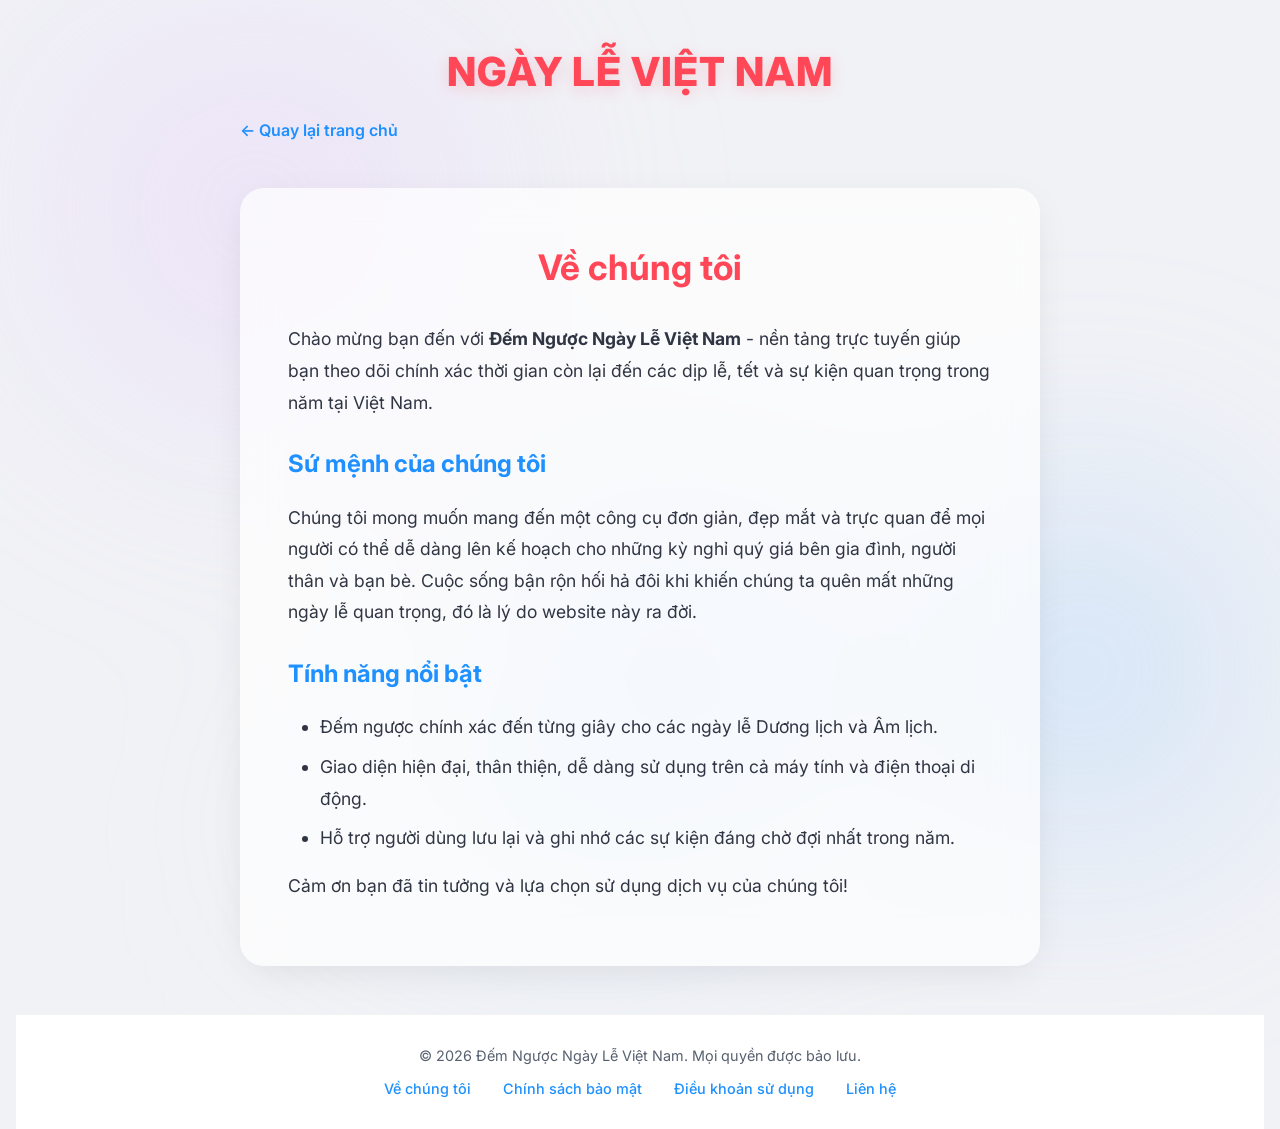
==== about.html @ 66e1fe76 "update" ====
<!DOCTYPE html>
<html lang="vi">
<head>
    <meta charset="UTF-8">
    <meta name="viewport" content="width=device-width, initial-scale=1.0">
    <title>Về chúng tôi | Đếm Ngược Ngày Lễ Việt Nam</title>
    <!-- SEO Best Practices -->
    <meta name="description" content="Khám phá sứ mệnh và tính năng của trang web Đếm Ngược Ngày Lễ Việt Nam. Nơi cung cấp công cụ đếm ngược chính xác và trực quan nhất.">
    <meta name="keywords" content="về chúng tôi, đếm ngược ngày lễ, giới thiệu đếm ngược, ngày lễ việt nam">
    
    <link rel="stylesheet" href="style.css">
    <!-- Google Fonts -->
    <link rel="preconnect" href="https://fonts.googleapis.com">
    <link rel="preconnect" href="https://fonts.gstatic.com" crossorigin>
    <link href="https://fonts.googleapis.com/css2?family=Inter:wght@300;400;600;800&display=swap" rel="stylesheet">
    
    <style>
        .page-content {
            margin-top: 2rem;
            padding: 3rem;
            background: var(--glass-bg);
            border-radius: 24px;
            box-shadow: var(--glass-shadow);
            color: var(--text-dark);
            line-height: 1.8;
            backdrop-filter: blur(20px);
            width: 100%;
            max-width: 800px;
        }
        .page-content h1 {
            font-size: 2.2rem;
            margin-bottom: 1.5rem;
            color: var(--primary);
            text-align: center;
        }
        .page-content h2 {
            font-size: 1.5rem;
            margin-top: 1.5rem;
            margin-bottom: 1rem;
            color: var(--accent);
        }
        .page-content p {
            margin-bottom: 1rem;
            font-size: 1.1rem;
        }
        .page-content ul {
            margin-left: 2rem;
            margin-bottom: 1rem;
            font-size: 1.1rem;
        }
        .page-content li {
            margin-bottom: 0.5rem;
        }
        .back-link {
            display: inline-block;
            margin-bottom: 1rem;
            color: var(--accent);
            text-decoration: none;
            font-weight: 600;
        }
        .back-link:hover {
            color: var(--primary);
            text-decoration: underline;
        }
    </style>
    <!-- Google AdSense -->
    <script async src="https://pagead2.googlesyndication.com/pagead/js/adsbygoogle.js?client=ca-pub-4878455337844727"
     crossorigin="anonymous"></script>
</head>
<body>
    <div class="background" aria-hidden="true">
        <div class="shape shape-1"></div>
        <div class="shape shape-2"></div>
        <div class="shape shape-3"></div>
        <div class="shape shape-4"></div>
    </div>
    
    <header class="main-header" style="margin-bottom: 1rem;">
        <h1 class="main-title" style="font-size: 2.5rem;"><a href="index.html" style="text-decoration: none; color: inherit;">Ngày Lễ Việt Nam</a></h1>
    </header>

    <main class="container" style="display: flex; flex-direction: column; align-items: center;">
        <div style="width: 100%; max-width: 800px;">
            <a href="index.html" class="back-link">&larr; Quay lại trang chủ</a>
        </div>
        <article class="page-content">
            <h1>Về chúng tôi</h1>
            <p>Chào mừng bạn đến với <strong>Đếm Ngược Ngày Lễ Việt Nam</strong> - nền tảng trực tuyến giúp bạn theo dõi chính xác thời gian còn lại đến các dịp lễ, tết và sự kiện quan trọng trong năm tại Việt Nam.</p>
            
            <h2>Sứ mệnh của chúng tôi</h2>
            <p>Chúng tôi mong muốn mang đến một công cụ đơn giản, đẹp mắt và trực quan để mọi người có thể dễ dàng lên kế hoạch cho những kỳ nghỉ quý giá bên gia đình, người thân và bạn bè. Cuộc sống bận rộn hối hả đôi khi khiến chúng ta quên mất những ngày lễ quan trọng, đó là lý do website này ra đời.</p>
            
            <h2>Tính năng nổi bật</h2>
            <ul>
                <li>Đếm ngược chính xác đến từng giây cho các ngày lễ Dương lịch và Âm lịch.</li>
                <li>Giao diện hiện đại, thân thiện, dễ dàng sử dụng trên cả máy tính và điện thoại di động.</li>
                <li>Hỗ trợ người dùng lưu lại và ghi nhớ các sự kiện đáng chờ đợi nhất trong năm.</li>
            </ul>
            
            <p>Cảm ơn bạn đã tin tưởng và lựa chọn sử dụng dịch vụ của chúng tôi!</p>
        </article>
    </main>

    <footer class="site-footer" style="margin-top: 3rem;">
        <div class="footer-bottom">
            <p>&copy; <span id="current-year"></span> Đếm Ngược Ngày Lễ Việt Nam. Mọi quyền được bảo lưu.</p>
            <div class="footer-links">
                <a href="about.html">Về chúng tôi</a>
                <a href="privacy.html">Chính sách bảo mật</a>
                <a href="terms.html">Điều khoản sử dụng</a>
                <a href="contact.html">Liên hệ</a>
            </div>
        </div>
    </footer>

    <script>
        document.getElementById('current-year').textContent = new Date().getFullYear();
    </script>
</body>
</html>
---- style.css ----
:root {
    --primary: #ff4757;
    --secondary: #ffa502;
    --accent: #1e90ff;
    --bg-light: #f1f2f6;
    --text-dark: #2f3542;
    --text-muted: #57606f;
    --glass-bg: rgba(255, 255, 255, 0.7);
    --glass-border: rgba(255, 255, 255, 0.5);
    --glass-hover: rgba(255, 255, 255, 0.95);
    --glass-shadow: 0 10px 40px -10px rgba(0, 0, 0, 0.1);
}

* {
    margin: 0;
    padding: 0;
    box-sizing: border-box;
    font-family: 'Inter', sans-serif; /* Chuyển sang Inter hiển thị tiếng Việt in hoa tốt hơn */
}

body {
    background-color: var(--bg-light);
    color: var(--text-dark);
    min-height: 100vh;
    overflow-x: hidden;
    position: relative;
    -webkit-font-smoothing: antialiased;
    padding: 3rem 1rem 0;
    display: flex;
    flex-direction: column;
    align-items: center;
}

/* Animated Background Shapes - Softer Theme */
.background {
    position: fixed;
    width: 100vw;
    height: 100vh;
    top: 0;
    left: 0;
    z-index: -1;
    overflow: hidden;
    filter: blur(100px);
}

.shape {
    position: absolute;
    border-radius: 50%;
    animation: float 30s infinite alternate cubic-bezier(0.45, 0.05, 0.55, 0.95);
    opacity: 0.4;
}

/* Sử dụng các màu dịu mắt hơn cho ban đêm (Soft Pastels/Muted Tones) */
.shape-1 {
    width: 60vw;
    height: 60vw;
    background: radial-gradient(circle, #e0c3fc 0%, transparent 60%);
    top: -20%;
    left: -10%;
}

.shape-2 {
    width: 50vw;
    height: 50vw;
    background: radial-gradient(circle, #8ec5fc 0%, transparent 60%);
    bottom: -10%;
    right: -10%;
    animation-delay: -5s;
    animation-duration: 35s;
}

.shape-3 {
    width: 45vw;
    height: 45vw;
    background: radial-gradient(circle, #a1c4fd 0%, transparent 60%);
    top: 40%;
    left: 30%;
    animation-delay: -10s;
    animation-duration: 25s;
}

.shape-4 {
    width: 70vw;
    height: 30vw;
    background: radial-gradient(circle, #c2e9fb 0%, transparent 70%);
    bottom: -20%;
    left: 10%;
    animation-delay: -15s;
}

@keyframes float {
    0% { transform: translate(0, 0) scale(1) rotate(0deg); }
    100% { transform: translate(60px, 80px) scale(1.1) rotate(15deg); }
}

/* Header */
.main-header {
    text-align: center;
    margin-bottom: 3rem;
    animation: fadeSlideUp 1s ease-out forwards;
}

.main-title {
    font-size: 3.5rem;
    font-weight: 800;
    color: var(--primary); /* Đã thay thế hiệu ứng cắt chữ gradient gây lỗi font tiếng Việt */
    text-transform: uppercase;
    letter-spacing: 1px;
    margin-bottom: 0.5rem;
    line-height: 1.2;
    text-shadow: 0 4px 15px rgba(255, 71, 87, 0.2);
}

.main-subtitle {
    font-size: 1.1rem;
    font-weight: 600;
    letter-spacing: 4px;
    text-transform: uppercase;
    color: var(--text-muted);
}

@keyframes fadeSlideUp {
    from { opacity: 0; transform: translateY(20px); }
    to { opacity: 1; transform: translateY(0); }
}

/* Main Container */
.container {
    width: 100%;
    max-width: 1200px;
    margin: 0 auto;
}

/* SECTION DIVIDER & TITLE */
.section-divider {
    border: 0;
    height: 1px;
    background: linear-gradient(to right, transparent, rgba(0,0,0,0.1), transparent);
    margin: 4rem 0 3rem;
}

.section-title {
    text-align: center;
    font-size: 1.8rem;
    font-weight: 700;
    color: var(--text-dark);
    margin-bottom: 2rem;
    text-transform: uppercase;
    letter-spacing: 1px;
}

/* FEATURED SECTION (Top, Center, Largest) */
.featured-section {
    display: flex;
    justify-content: center;
    width: 100%;
    margin-bottom: 2rem;
}

.featured-card {
    width: 100%;
    max-width: 800px;
    padding: 4rem 3rem !important;
    text-align: center;
    border-radius: 32px !important;
    background: rgba(255,255,255,0.9) !important;
    box-shadow: 0 20px 50px rgba(0,0,0,0.1) !important;
}

.featured-card .card-title {
    font-size: 2.5rem;
    font-weight: 800;
    background: linear-gradient(to right, #ff4757, #ffa502);
    -webkit-background-clip: text;
    -webkit-text-fill-color: transparent;
    margin-bottom: 1rem;
}

.featured-card .card-date {
    font-size: 1.2rem;
    font-weight: 600;
    padding: 0.5rem 1.5rem;
    background: rgba(255, 71, 87, 0.1);
    color: var(--primary);
    border-radius: 50px;
}

/* Custom large timer for featured section */
.featured-card .mini-countdown {
    gap: 2rem;
    margin-top: 3rem;
}

.featured-card .mini-time-box {
    background: linear-gradient(145deg, #ffffff, #f0f0f0);
    padding: 1.5rem 1rem;
    border-radius: 20px;
    min-width: 100px;
    border: 1px solid rgba(0,0,0,0.05);
    box-shadow: 5px 5px 15px rgba(0,0,0,0.05), -5px -5px 15px rgba(255,255,255,1);
}

.featured-card .mini-time {
    font-size: 3.5rem;
    color: var(--text-dark);
    text-shadow: none;
}

.featured-card .mini-label {
    font-size: 0.9rem;
    color: var(--text-muted);
    font-weight: 600;
    margin-top: 0.5rem;
}

/* Grid for the Rest */
.holidays-grid {
    display: grid;
    grid-template-columns: repeat(auto-fill, minmax(300px, 1fr));
    gap: 2rem;
    padding: 1rem 0;
}

/* Glassmorphism Standard Card */
.holiday-card {
    background: var(--glass-bg);
    border: 1px solid var(--glass-border);
    backdrop-filter: blur(20px);
    -webkit-backdrop-filter: blur(20px);
    border-radius: 24px;
    padding: 2.5rem 2rem;
    box-shadow: var(--glass-shadow);
    text-align: center;
    transition: all 0.4s cubic-bezier(0.175, 0.885, 0.32, 1.275);
    animation: fadeIn 0.8s ease-out forwards;
    opacity: 0;
    transform: translateY(20px);
}

.holiday-card:hover {
    transform: translateY(-8px) scale(1.02);
    background: var(--glass-hover);
    box-shadow: 0 20px 40px rgba(0, 0, 0, 0.12);
}

@keyframes fadeIn {
    to { opacity: 1; transform: translateY(0); }
}

/* Card Content Standard */
.card-header {
    margin-bottom: 1.5rem;
}

.card-title {
    font-size: 1.4rem;
    font-weight: 700;
    color: var(--text-dark);
    margin-bottom: 0.5rem;
}

.card-date {
    font-size: 0.9rem;
    font-weight: 600;
    color: var(--accent);
    background: rgba(30, 144, 255, 0.1);
    padding: 0.3rem 1rem;
    border-radius: 20px;
    display: inline-block;
}

/* Mini Countdown */
.mini-countdown {
    display: flex;
    justify-content: center;
    gap: 1rem;
    margin-top: 2rem;
}

.mini-time-box {
    display: flex;
    flex-direction: column;
    align-items: center;
    background: rgba(255,255,255,0.6);
    padding: 0.8rem 0.5rem;
    border-radius: 12px;
    min-width: 60px;
    border: 1px solid rgba(255,255,255,0.8);
    box-shadow: 0 4px 10px rgba(0,0,0,0.03);
}

.mini-time {
    font-size: 1.8rem;
    font-weight: 700;
    line-height: 1;
    font-variant-numeric: tabular-nums;
    color: var(--text-dark);
}

.mini-label {
    font-size: 0.75rem;
    font-weight: 600;
    text-transform: uppercase;
    letter-spacing: 1px;
    color: var(--text-muted);
    margin-top: 0.4rem;
}

.celebrate-msg {
    font-size: 1.5rem;
    font-weight: 800;
    color: var(--primary);
    margin-top: 2rem;
    animation: pulseMsg 2s infinite;
}

@keyframes pulseMsg {
    0%, 100% { transform: scale(1); }
    50% { transform: scale(1.05); }
}

/* SEO Content Section */
.seo-content {
    margin-top: 5rem;
    padding: 3rem;
    background: var(--glass-bg);
    border-radius: 24px;
    box-shadow: var(--glass-shadow);
    color: var(--text-dark);
    line-height: 1.8;
    backdrop-filter: blur(20px);
}

.seo-content h2 {
    font-size: 2.2rem;
    margin-bottom: 1.5rem;
    color: var(--primary);
    text-align: center;
}

.seo-content > p {
    font-size: 1.1rem;
    margin-bottom: 3rem;
    text-align: center;
    max-width: 800px;
    margin-left: auto;
    margin-right: auto;
}

.article-grid {
    display: grid;
    grid-template-columns: repeat(auto-fit, minmax(300px, 1fr));
    gap: 2rem;
}

.article-block {
    background: rgba(255,255,255,0.5);
    padding: 2rem;
    border-radius: 16px;
    border: 1px solid rgba(255,255,255,0.8);
}

.article-block h3 {
    font-size: 1.3rem;
    color: var(--accent);
    margin-bottom: 1rem;
}

.article-block p {
    font-size: 1rem;
    color: var(--text-muted);
}

/* Footer AdSense Compliance */
.site-footer {
    width: 100%;
    margin-top: 5rem;
    background: #ffffff;
    padding: 2rem 0;
    text-align: center;
    border-top: 1px solid rgba(0,0,0,0.05);
}

.footer-bottom p {
    color: var(--text-muted);
    margin-bottom: 1rem;
    font-size: 0.9rem;
}

.footer-links {
    display: flex;
    justify-content: center;
    gap: 2rem;
    flex-wrap: wrap;
}

.footer-links a {
    color: var(--accent);
    text-decoration: none;
    font-size: 0.9rem;
    font-weight: 500;
    transition: color 0.3s;
}

.footer-links a:hover {
    color: var(--primary);
    text-decoration: underline;
}

/* Responsive */
@media (max-width: 768px) {
    .main-title {
        font-size: 2.2rem;
    }
    
    .featured-card {
        padding: 2.5rem 1.5rem !important;
    }
    
    .featured-card .card-title {
        font-size: 1.8rem;
    }
    
    .featured-card .mini-countdown {
        gap: 0.8rem;
    }
    
    .featured-card .mini-time-box {
        min-width: 70px;
        padding: 1rem 0.5rem;
    }
    
    .featured-card .mini-time {
        font-size: 2rem;
    }

    .holidays-grid {
        grid-template-columns: repeat(auto-fill, minmax(280px, 1fr));
        gap: 1.5rem;
    }
    
    .seo-content {
        padding: 2rem 1.5rem;
    }
}
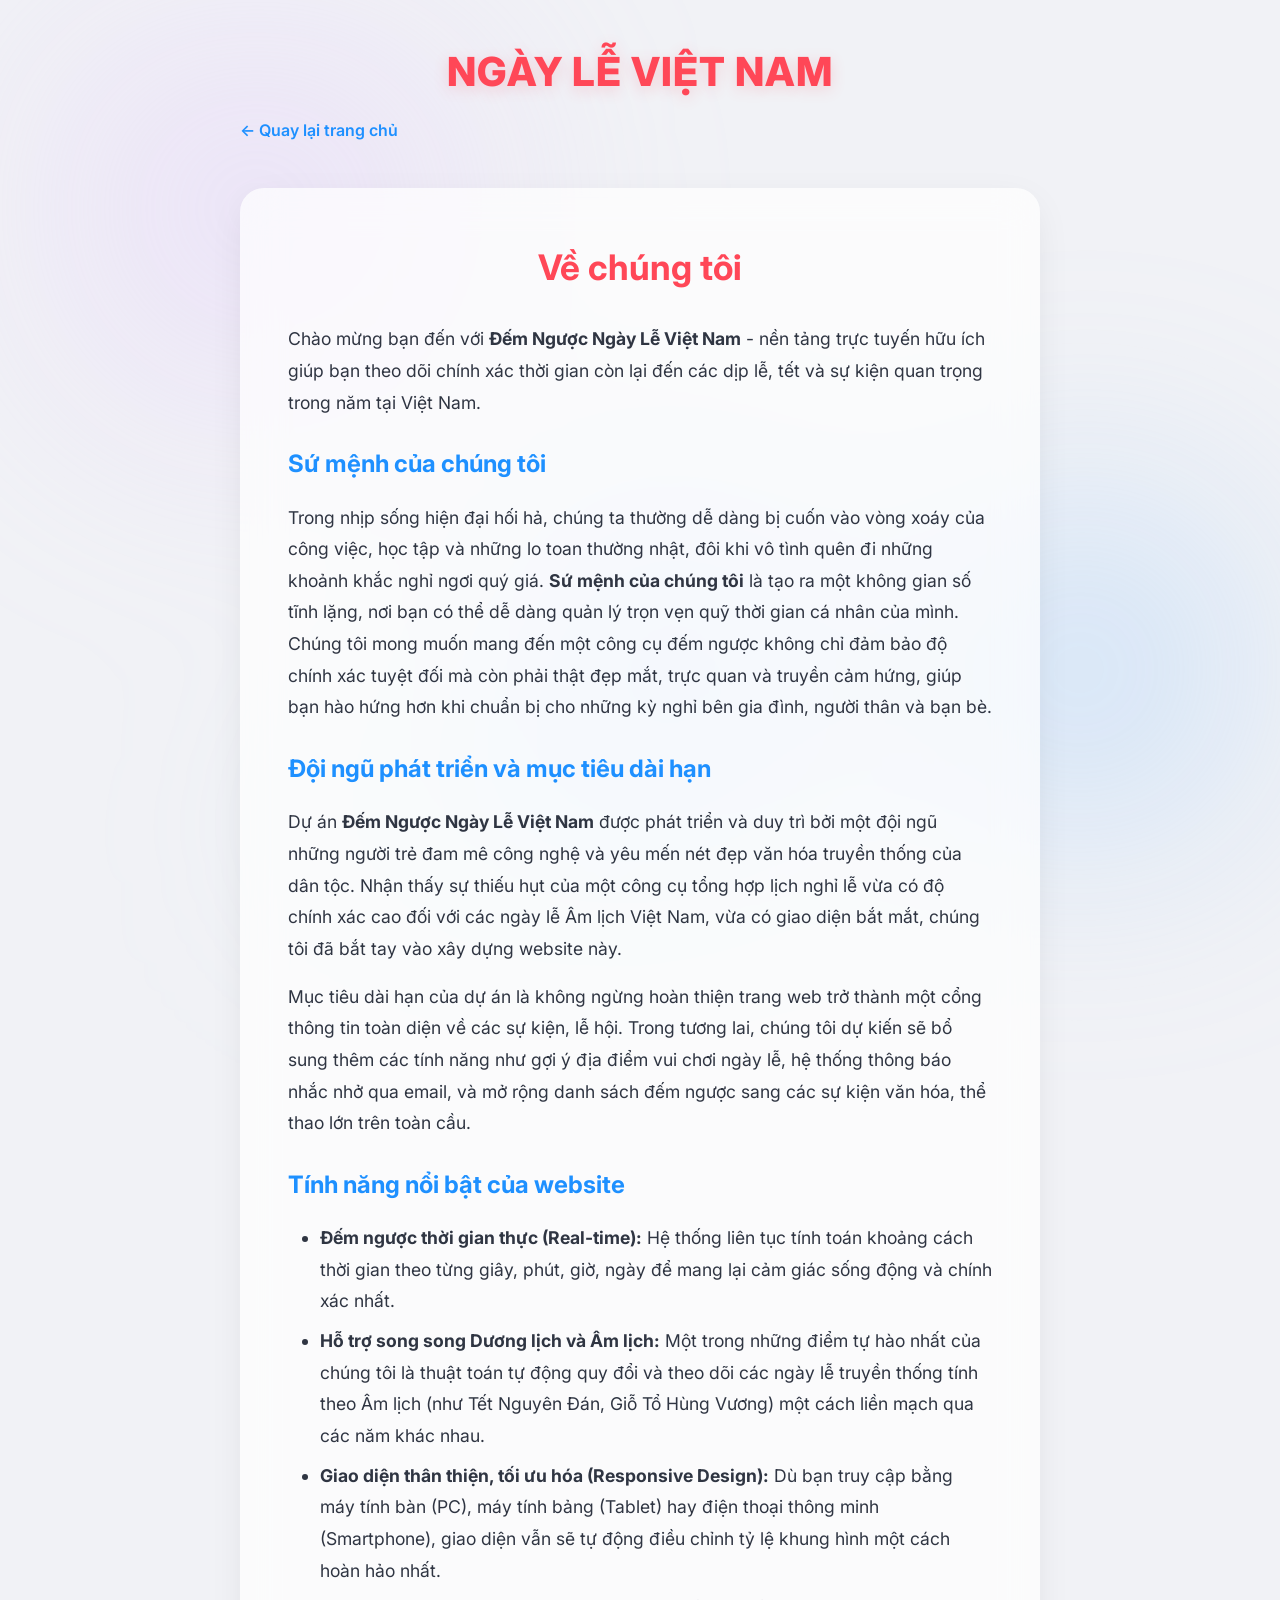
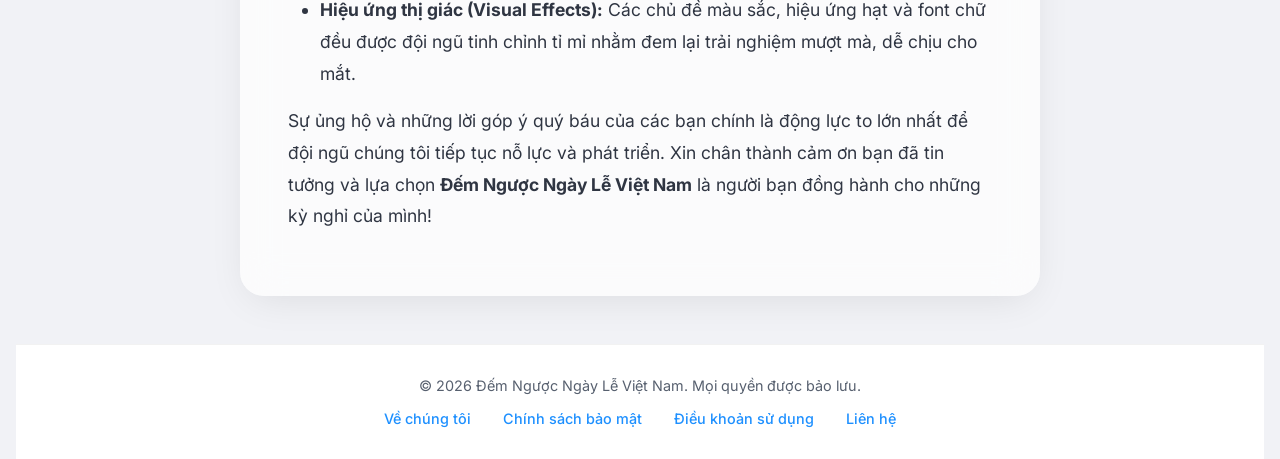
==== commit 542bdc5b: "update verison 1.0, game lat bai" ====
--- a/about.html
+++ b/about.html
@@ -1,6 +1,15 @@
 <!DOCTYPE html>
 <html lang="vi">
 <head>
+    <!-- Google tag (gtag.js) -->
+    <script async src="https://www.googletagmanager.com/gtag/js?id=G-WPCNY80R5B"></script>
+    <script>
+      window.dataLayer = window.dataLayer || [];
+      function gtag(){dataLayer.push(arguments);}
+      gtag('js', new Date());
+    
+      gtag('config', 'G-WPCNY80R5B');
+    </script>
     <meta charset="UTF-8">
     <meta name="viewport" content="width=device-width, initial-scale=1.0">
     <title>Về chúng tôi | Đếm Ngược Ngày Lễ Việt Nam</title>
@@ -85,19 +94,24 @@
         </div>
         <article class="page-content">
             <h1>Về chúng tôi</h1>
-            <p>Chào mừng bạn đến với <strong>Đếm Ngược Ngày Lễ Việt Nam</strong> - nền tảng trực tuyến giúp bạn theo dõi chính xác thời gian còn lại đến các dịp lễ, tết và sự kiện quan trọng trong năm tại Việt Nam.</p>
+            <p>Chào mừng bạn đến với <strong>Đếm Ngược Ngày Lễ Việt Nam</strong> - nền tảng trực tuyến hữu ích giúp bạn theo dõi chính xác thời gian còn lại đến các dịp lễ, tết và sự kiện quan trọng trong năm tại Việt Nam.</p>
             
             <h2>Sứ mệnh của chúng tôi</h2>
-            <p>Chúng tôi mong muốn mang đến một công cụ đơn giản, đẹp mắt và trực quan để mọi người có thể dễ dàng lên kế hoạch cho những kỳ nghỉ quý giá bên gia đình, người thân và bạn bè. Cuộc sống bận rộn hối hả đôi khi khiến chúng ta quên mất những ngày lễ quan trọng, đó là lý do website này ra đời.</p>
+            <p>Trong nhịp sống hiện đại hối hả, chúng ta thường dễ dàng bị cuốn vào vòng xoáy của công việc, học tập và những lo toan thường nhật, đôi khi vô tình quên đi những khoảnh khắc nghỉ ngơi quý giá. <strong>Sứ mệnh của chúng tôi</strong> là tạo ra một không gian số tĩnh lặng, nơi bạn có thể dễ dàng quản lý trọn vẹn quỹ thời gian cá nhân của mình. Chúng tôi mong muốn mang đến một công cụ đếm ngược không chỉ đảm bảo độ chính xác tuyệt đối mà còn phải thật đẹp mắt, trực quan và truyền cảm hứng, giúp bạn hào hứng hơn khi chuẩn bị cho những kỳ nghỉ bên gia đình, người thân và bạn bè.</p>
             
-            <h2>Tính năng nổi bật</h2>
+            <h2>Đội ngũ phát triển và mục tiêu dài hạn</h2>
+            <p>Dự án <strong>Đếm Ngược Ngày Lễ Việt Nam</strong> được phát triển và duy trì bởi một đội ngũ những người trẻ đam mê công nghệ và yêu mến nét đẹp văn hóa truyền thống của dân tộc. Nhận thấy sự thiếu hụt của một công cụ tổng hợp lịch nghỉ lễ vừa có độ chính xác cao đối với các ngày lễ Âm lịch Việt Nam, vừa có giao diện bắt mắt, chúng tôi đã bắt tay vào xây dựng website này.</p>
+            <p>Mục tiêu dài hạn của dự án là không ngừng hoàn thiện trang web trở thành một cổng thông tin toàn diện về các sự kiện, lễ hội. Trong tương lai, chúng tôi dự kiến sẽ bổ sung thêm các tính năng như gợi ý địa điểm vui chơi ngày lễ, hệ thống thông báo nhắc nhở qua email, và mở rộng danh sách đếm ngược sang các sự kiện văn hóa, thể thao lớn trên toàn cầu.</p>
+            
+            <h2>Tính năng nổi bật của website</h2>
             <ul>
-                <li>Đếm ngược chính xác đến từng giây cho các ngày lễ Dương lịch và Âm lịch.</li>
-                <li>Giao diện hiện đại, thân thiện, dễ dàng sử dụng trên cả máy tính và điện thoại di động.</li>
-                <li>Hỗ trợ người dùng lưu lại và ghi nhớ các sự kiện đáng chờ đợi nhất trong năm.</li>
+                <li><strong>Đếm ngược thời gian thực (Real-time):</strong> Hệ thống liên tục tính toán khoảng cách thời gian theo từng giây, phút, giờ, ngày để mang lại cảm giác sống động và chính xác nhất.</li>
+                <li><strong>Hỗ trợ song song Dương lịch và Âm lịch:</strong> Một trong những điểm tự hào nhất của chúng tôi là thuật toán tự động quy đổi và theo dõi các ngày lễ truyền thống tính theo Âm lịch (như Tết Nguyên Đán, Giỗ Tổ Hùng Vương) một cách liền mạch qua các năm khác nhau.</li>
+                <li><strong>Giao diện thân thiện, tối ưu hóa (Responsive Design):</strong> Dù bạn truy cập bằng máy tính bàn (PC), máy tính bảng (Tablet) hay điện thoại thông minh (Smartphone), giao diện vẫn sẽ tự động điều chỉnh tỷ lệ khung hình một cách hoàn hảo nhất.</li>
+                <li><strong>Hiệu ứng thị giác (Visual Effects):</strong> Các chủ đề màu sắc, hiệu ứng hạt và font chữ đều được đội ngũ tinh chỉnh tỉ mỉ nhằm đem lại trải nghiệm mượt mà, dễ chịu cho mắt.</li>
             </ul>
             
-            <p>Cảm ơn bạn đã tin tưởng và lựa chọn sử dụng dịch vụ của chúng tôi!</p>
+            <p>Sự ủng hộ và những lời góp ý quý báu của các bạn chính là động lực to lớn nhất để đội ngũ chúng tôi tiếp tục nỗ lực và phát triển. Xin chân thành cảm ơn bạn đã tin tưởng và lựa chọn <strong>Đếm Ngược Ngày Lễ Việt Nam</strong> là người bạn đồng hành cho những kỳ nghỉ của mình!</p>
         </article>
     </main>
 
--- a/style.css
+++ b/style.css
@@ -172,6 +172,7 @@
     font-weight: 800;
     background: linear-gradient(to right, #ff4757, #ffa502);
     -webkit-background-clip: text;
+    background-clip: text;
     -webkit-text-fill-color: transparent;
     margin-bottom: 1rem;
 }
@@ -407,6 +408,158 @@
     text-decoration: underline;
 }
 
+/* --- Minigame: Lật Hình Ngày Lễ --- */
+.game-section {
+    margin-top: 2rem;
+    display: flex;
+    flex-direction: column;
+    align-items: center;
+    width: 100%;
+}
+
+.game-controls {
+    display: flex;
+    justify-content: space-between;
+    align-items: center;
+    width: 100%;
+    max-width: 600px;
+    margin-bottom: 2rem;
+    padding: 0 1rem;
+}
+
+.game-stats {
+    display: flex;
+    gap: 2rem;
+    font-size: 1.1rem;
+    font-weight: 600;
+    color: var(--text-dark);
+}
+
+.glass-btn {
+    padding: 0.8rem 1.5rem;
+    font-size: 1rem;
+    font-weight: 600;
+    color: var(--text-dark);
+    background: var(--glass-bg);
+    border: 1px solid var(--glass-border);
+    border-radius: 12px;
+    cursor: pointer;
+    backdrop-filter: blur(10px);
+    transition: all 0.3s ease;
+    box-shadow: 0 4px 15px rgba(0,0,0,0.05);
+}
+
+.glass-btn:hover {
+    background: var(--glass-hover);
+    transform: translateY(-2px);
+    box-shadow: 0 8px 20px rgba(0,0,0,0.1);
+}
+
+.primary-btn {
+    background: var(--primary);
+    color: white;
+    border: none;
+}
+
+.primary-btn:hover {
+    background: #ff6b81;
+}
+
+.memory-board {
+    display: grid;
+    grid-template-columns: repeat(4, 1fr);
+    grid-gap: 15px;
+    width: 100%;
+    max-width: 600px;
+    perspective: 1000px; /* Required for 3D flip effect */
+    padding: 1rem;
+}
+
+.memory-card {
+    position: relative;
+    width: 100%;
+    aspect-ratio: 1 / 1;
+    cursor: pointer;
+    transform-style: preserve-3d;
+    transition: transform 0.6s cubic-bezier(0.4, 0.0, 0.2, 1);
+}
+
+/* Apply 3D flip using a class */
+.memory-card.flipped {
+    transform: rotateY(180deg);
+}
+
+.memory-card.matched {
+    transform: scale(0.8) rotateY(180deg);
+    opacity: 0;
+    pointer-events: none;
+    transition: transform 0.6s ease-out, opacity 0.6s ease-out;
+}
+
+.card-face {
+    position: absolute;
+    width: 100%;
+    height: 100%;
+    backface-visibility: hidden;
+    border-radius: 16px;
+    display: flex;
+    justify-content: center;
+    align-items: center;
+    font-size: 3rem;
+    box-shadow: 0 8px 25px rgba(0,0,0,0.08);
+    border: 1px solid rgba(255,255,255,0.6);
+}
+
+.card-front {
+    background: #ffffff;
+    transform: rotateY(180deg);
+}
+
+.card-front img {
+    width: 70%;
+    height: 70%;
+    object-fit: contain;
+    filter: drop-shadow(0 5px 10px rgba(0,0,0,0.1));
+}
+
+.card-back {
+    background: linear-gradient(135deg, var(--accent), #70a1ff);
+    color: white;
+}
+
+.card-back::after {
+    content: "❓";
+    font-size: 2.5rem;
+    opacity: 0.8;
+}
+
+.win-message {
+    margin-top: 2rem;
+    padding: 2rem;
+    background: rgba(255, 255, 255, 0.9);
+    border-radius: 20px;
+    text-align: center;
+    box-shadow: 0 10px 40px rgba(0,0,0,0.15);
+    border: 2px solid var(--primary);
+    animation: fadeIn 0.5s ease-out;
+}
+
+.win-message h3 {
+    color: var(--primary);
+    font-size: 1.8rem;
+    margin-bottom: 1rem;
+}
+
+.win-message p {
+    font-size: 1.2rem;
+    color: var(--text-dark);
+    margin-bottom: 1.5rem;
+}
+
+.hidden {
+    display: none !important;
+}
+
 /* Responsive */
 @media (max-width: 768px) {
     .main-title {
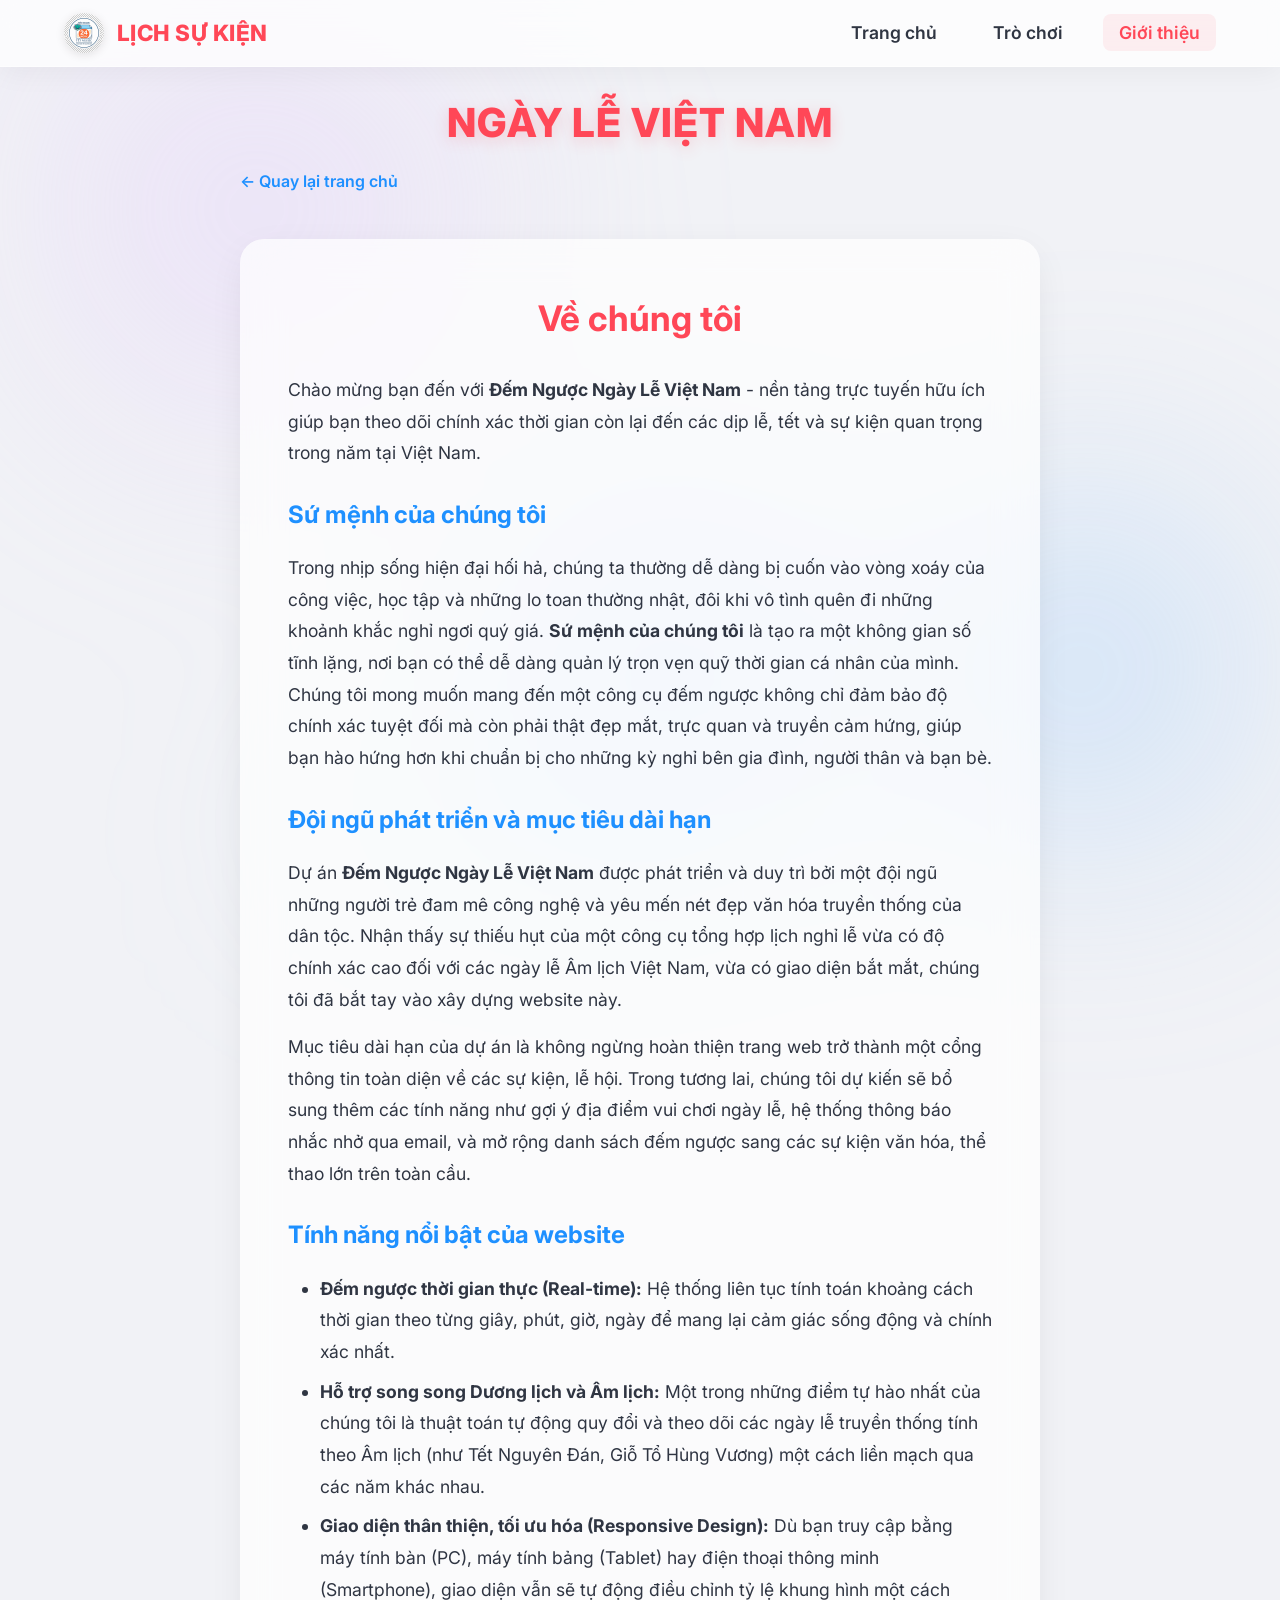
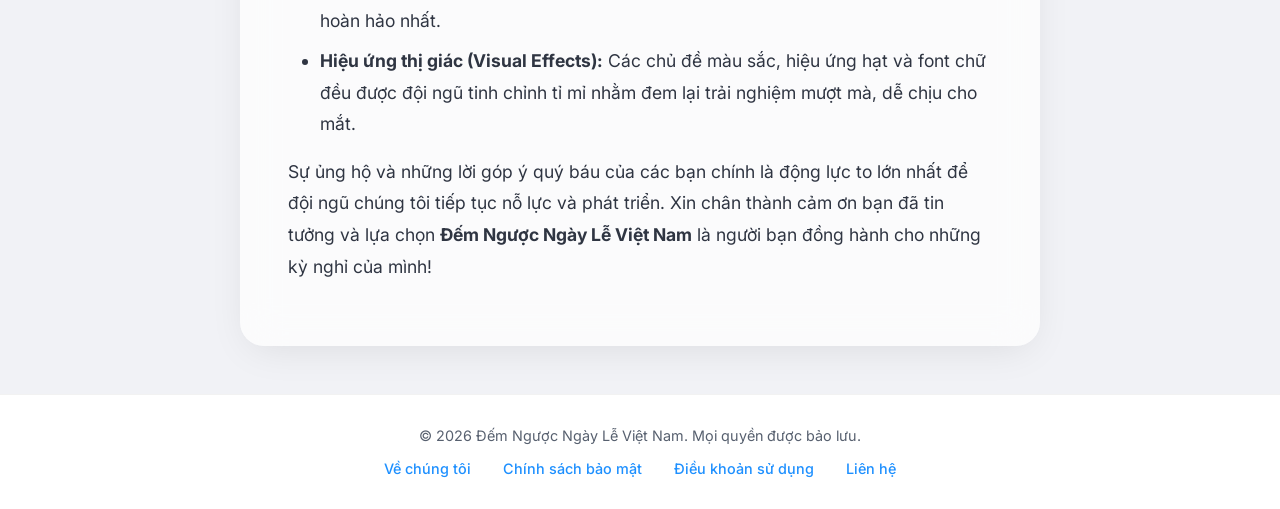
==== commit a9af9c80: "update nav" ====
--- a/about.html
+++ b/about.html
@@ -83,6 +83,20 @@
         <div class="shape shape-3"></div>
         <div class="shape shape-4"></div>
     </div>
+
+    <nav class="main-nav">
+        <div class="nav-container">
+            <a href="index.html" class="nav-logo">
+                <img src="img/logo.png" alt="Ngày Lễ Việt Nam Logo" class="logo-img">
+                <span class="logo-text">Lịch Sự Kiện</span>
+            </a>
+            <ul class="nav-links">
+                <li><a href="index.html">Trang chủ</a></li>
+                <li><a href="game.html">Trò chơi</a></li>
+                <li><a href="about.html" class="active">Giới thiệu</a></li>
+            </ul>
+        </div>
+    </nav>
     
     <header class="main-header" style="margin-bottom: 1rem;">
         <h1 class="main-title" style="font-size: 2.5rem;"><a href="index.html" style="text-decoration: none; color: inherit;">Ngày Lễ Việt Nam</a></h1>
--- a/style.css
+++ b/style.css
@@ -25,10 +25,82 @@
     overflow-x: hidden;
     position: relative;
     -webkit-font-smoothing: antialiased;
-    padding: 3rem 1rem 0;
+    /* Removed padding so navbar is flush */
     display: flex;
     flex-direction: column;
     align-items: center;
+}
+
+a {
+    text-decoration: none;
+    color: inherit;
+}
+
+/* --- Navigation Bar --- */
+.main-nav {
+    position: sticky;
+    top: 0;
+    z-index: 1000;
+    width: 100%;
+    background: rgba(255, 255, 255, 0.75);
+    backdrop-filter: blur(15px);
+    -webkit-backdrop-filter: blur(15px);
+    border-bottom: 1px solid var(--glass-border);
+    padding: 0.8rem 0;
+    box-shadow: 0 4px 30px rgba(0, 0, 0, 0.05);
+}
+
+.nav-container {
+    max-width: 1200px;
+    margin: 0 auto;
+    padding: 0 1.5rem;
+    display: flex;
+    justify-content: space-between;
+    align-items: center;
+}
+
+.nav-logo {
+    display: flex;
+    align-items: center;
+    gap: 0.8rem;
+}
+
+.logo-img {
+    height: 40px;
+    width: 40px;
+    border-radius: 50%;
+    object-fit: cover;
+    box-shadow: 0 2px 10px rgba(0,0,0,0.1);
+}
+
+.logo-text {
+    font-size: 1.4rem;
+    font-weight: 800;
+    color: var(--primary);
+    text-transform: uppercase;
+    letter-spacing: 0.5px;
+}
+
+.nav-links {
+    list-style: none;
+    display: flex;
+    gap: 1.5rem;
+    margin: 0;
+    padding: 0;
+}
+
+.nav-links a {
+    font-weight: 600;
+    color: var(--text-dark);
+    font-size: 1.1rem;
+    padding: 0.5rem 1rem;
+    border-radius: 8px;
+    transition: all 0.3s ease;
+}
+
+.nav-links a:hover, .nav-links a.active {
+    background: rgba(255, 107, 129, 0.1);
+    color: var(--primary);
 }
 
 /* Animated Background Shapes - Softer Theme */
@@ -96,6 +168,7 @@
 /* Header */
 .main-header {
     text-align: center;
+    margin-top: 2rem;
     margin-bottom: 3rem;
     animation: fadeSlideUp 1s ease-out forwards;
 }
